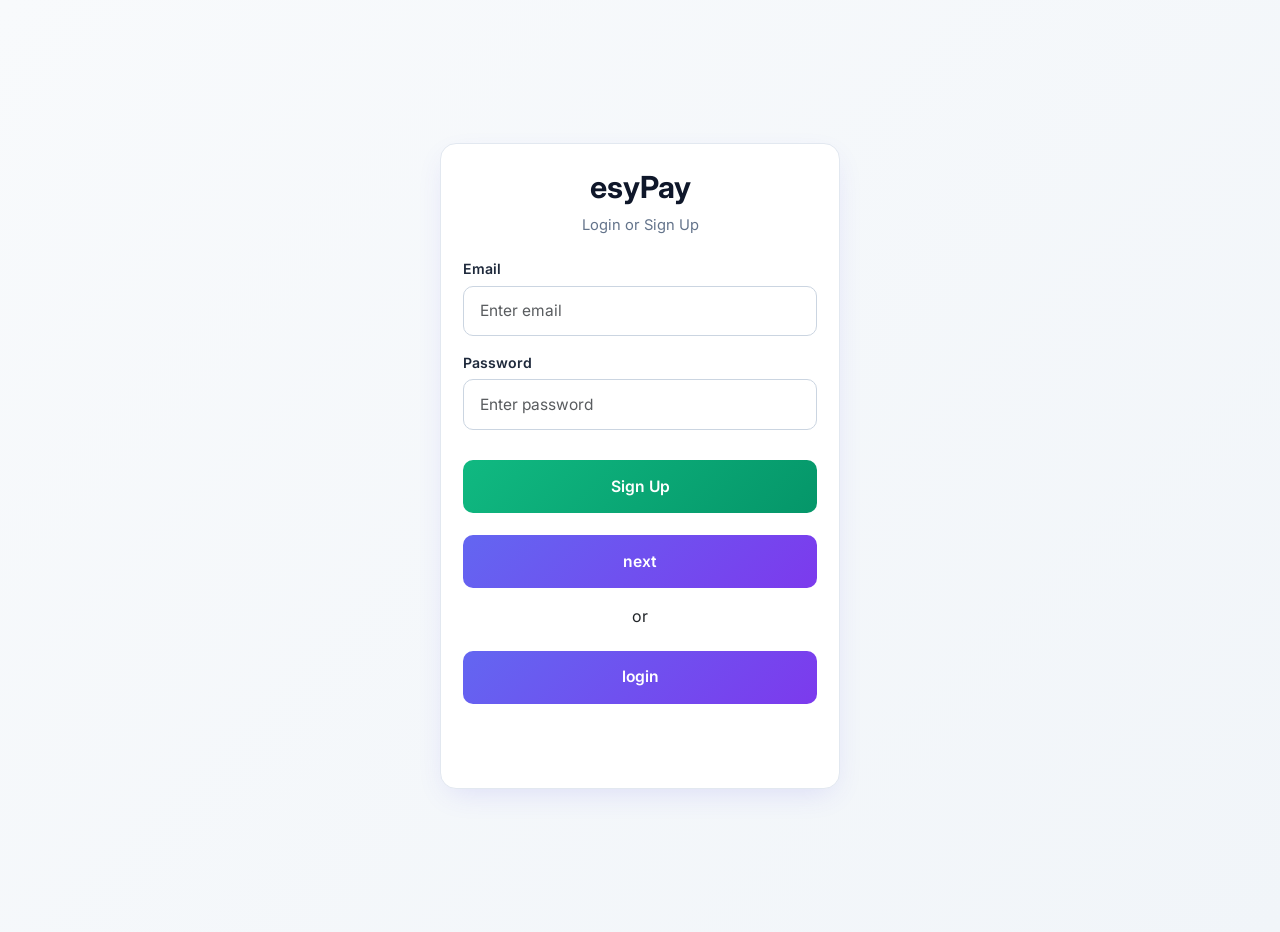
==== index.html @ 67faf7e6 "Add files via upload" ====
<!DOCTYPE html>
<html lang="en">
<head>
  <meta charset="UTF-8">
  <meta name="viewport" content="width=device-width">
  <title>esyPay</title>
  <link href="https://cdn.jsdelivr.net/npm/bootstrap@5.3.0/dist/css/bootstrap.min.css" rel="stylesheet">
  <link href="https://fonts.googleapis.com/css2?family=Poppins:wght@300;400;600&display=swap" rel="stylesheet">
  <link rel="stylesheet" href="login.css">
  <link rel="preconnect" href="https://fonts.googleapis.com"> 
  <link rel="preconnect" href="https://fonts.gstatic.com" crossorigin>
  <link href="https://fonts.googleapis.com/css2?family=Inter:wght@400;500;600;700&family=Poppins:wght@300;400;500;600;700&display=swap" rel="stylesheet">
</head>
<body>
  <div class="container d-flex justify-content-center align-items-center vh-100">
    <div class="login-card">
      <div class="card-header-custom text-center">
        <h2 style="view-transition-name: esypay-title;">esyPay</h2>
        <p>Login or Sign Up</p>
      </div>

      <div class="card-body-custom">
        <div class="mb-3">
          <label for="username" class="form-label">Email</label>
          <input type="email" id="username" class="form-control" placeholder="Enter email">
        </div>
        <div class="mb-3">
          <label for="password" class="form-label">Password</label>
          <input type="password" id="password" class="form-control" placeholder="Enter password">
        </div>
        
        <button class="signinButton" onclick="signup()">Sign Up</button>
        <button class="loginButton" onclick="next()">next</button>
        <p class="text-center mt-2 mb-2">or</p>
        <button class="loginButton" onclick="loginpage()">login</button>

        <p id="error" class="error-text text-center mt-3"></p>
      </div>
    </div>
  </div>

  <script src="login.js"></script>
  <script src="transitions.js"></script>
</body>
</html>
---- login.css ----
* { margin:0; padding:0; box-sizing:border-box; }

body {
  font-family: 'Inter', system-ui, sans-serif;
  background: linear-gradient(135deg, #f8fafc 0%, #f1f5f9 100%);
  min-height: 100vh;
  display: flex;
  justify-content: center;
  align-items: center;
  padding: 1rem;
}

.login-card {
  background: white;
  border-radius: 16px;
  box-shadow: 0 10px 30px -8px rgba(79,70,229,0.15);
  border: 1px solid #e2e8f0;
  width: 100%;
  max-width: 400px;
  padding: 1.6rem 1.4rem;
  transition: transform 0.24s ease;
}

.login-card:hover {
  transform: translateY(-3px);
}

.card-header-custom {
  text-align: center;
  margin-bottom: 1.4rem;
}

.card-header-custom h2 {
  font-size: 1.9rem;
  font-weight: 700;
  color: #0f172a;
}

.card-header-custom p {
  color: #64748b;
  font-size: 0.92rem;
  margin-top: 0.3rem;
}

.form-label {
  font-size: 0.88rem;
  font-weight: 600;
  color: #1e293b;
  margin-bottom: 0.4rem;
  display: block;
}

.form-control {
  width: 100%;
  padding: 0.78rem 1rem;
  font-size: 0.97rem;
  border: 1px solid #cbd5e1;
  border-radius: 10px;
  transition: all 0.2s;
}

.form-control:focus {
  border-color: #6366f1;
  box-shadow: 0 0 0 3px rgba(99,102,241,0.14);
  outline: none;
}

.loginButton, .signinButton {
  width: 100%;
  padding: 0.92rem;
  margin: 0.9rem 0 0.5rem;
  font-size: 0.98rem;
  font-weight: 600;
  border: none;
  border-radius: 10px;
  color: white;
  cursor: pointer;
  transition: all 0.24s ease;
  position: relative;
  overflow: hidden;
}

.loginButton::before, .signinButton::before {
  content: '';
  position: absolute;
  inset: 0;
  background: linear-gradient(90deg, transparent, rgba(255,255,255,0.25), transparent);
  transform: translateX(-100%);
  transition: transform 0.6s;
}

.loginButton:hover::before, .signinButton:hover::before {
  transform: translateX(100%);
}

.loginButton:hover, .signinButton:hover {
  transform: translateY(-2px);
  box-shadow: 0 8px 20px -6px rgba(99,102,241,0.3);
}

.signinButton {
  background: linear-gradient(135deg, #10b981 0%, #059669 100%);
}

.loginButton {
  background: linear-gradient(135deg, #6366f1 0%, #7c3aed 100%);
}

.error-text {
  color: #ef4444;
  font-size: 0.88rem;
  text-align: center;
  margin-top: 0.8rem;
  min-height: 1.2rem;
}

@media (max-width: 480px) {
  .login-card {
    padding: 1.4rem 1.2rem;
  }
}
/* === SMOOTH PAGE TRANSITIONS (View Transitions API) === */
@view-transition {
  navigation: auto;
}

::view-transition-old(root),
::view-transition-new(root) {
  animation-duration: 0.48s;
  animation-timing-function: ease-in-out;
}

::view-transition-old(root) {
  animation-name: page-out;
}

::view-transition-new(root) {
  animation-name: page-in;
}

@keyframes page-out {
  from { opacity: 1; transform: scale(1.00); }
  to   { opacity: 0; transform: scale(0.96); }
}

@keyframes page-in {
  from { opacity: 0; transform: scale(1.04); }
  to   { opacity: 1; transform: scale(1.00); }
}
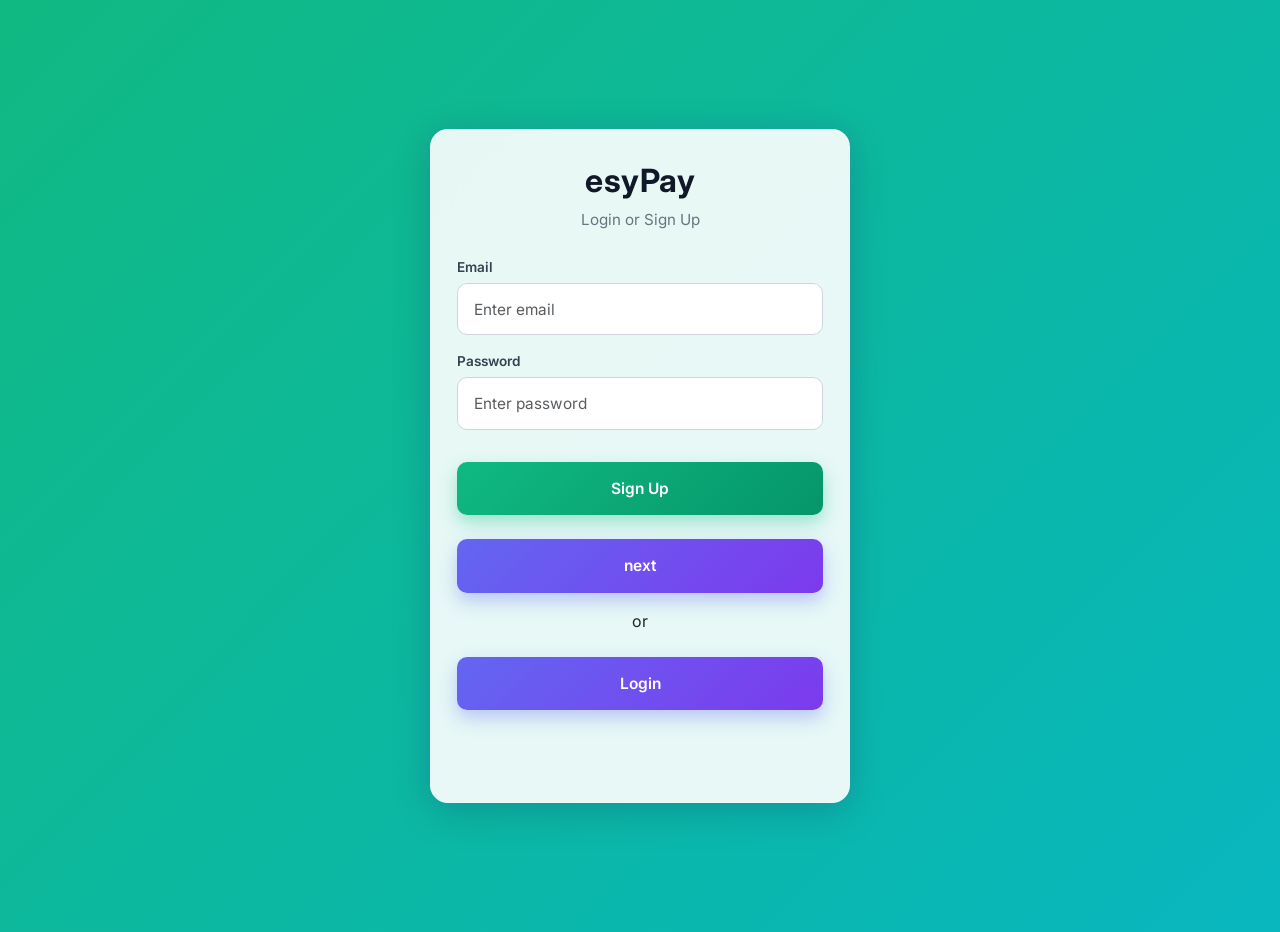
==== commit b1910fe0: "Add files via upload" ====
--- a/index.html
+++ b/index.html
@@ -12,6 +12,36 @@
   <link href="https://fonts.googleapis.com/css2?family=Inter:wght@400;500;600;700&family=Poppins:wght@300;400;500;600;700&display=swap" rel="stylesheet">
 </head>
 <body>
+<div id="splash" style="position: fixed;inset: 0;background: linear-gradient(-45deg, #6366f1, #7c3aed, #06b6d4, #10b981);background-size: 400% 400%;animation: bgMove 12s ease infinite;display: flex;flex-direction: column;
+  justify-content: center;
+  align-items: center;
+  color: white;
+  z-index: 9999;
+  transition: opacity 0.9s ease-out;
+  opacity: 1;
+">     
+  <div style="
+    font-size: 5.5rem;
+    font-weight: 800;
+    letter-spacing: -2px;
+    text-shadow: 0 8px 32px rgba(0,0,0,0.4);
+    view-transition-name: esypay-title;
+  ">esyPay</div>
+  <div style="margin-top:1rem; font-size:1.3rem; opacity:0.9;">
+    Convert • Pay • Instantly
+  </div>
+</div>
+
+<script>
+setTimeout(() => {
+  const splash = document.getElementById('splash');
+  splash.style.opacity = '0';
+  
+  setTimeout(() => {
+    splash.style.display = 'none';
+  }, 950);   
+}, 1400);    
+</script>
   <div class="container d-flex justify-content-center align-items-center vh-100">
     <div class="login-card">
       <div class="card-header-custom text-center">
@@ -32,8 +62,7 @@
         <button class="signinButton" onclick="signup()">Sign Up</button>
         <button class="loginButton" onclick="next()">next</button>
         <p class="text-center mt-2 mb-2">or</p>
-        <button class="loginButton" onclick="loginpage()">login</button>
-
+<button class="loginButton" onclick="navigateWithTransition('log.html')">Login</button>
         <p id="error" class="error-text text-center mt-3"></p>
       </div>
     </div>
--- a/login.css
+++ b/login.css
@@ -1,149 +1,191 @@
-* { margin:0; padding:0; box-sizing:border-box; }
-
-body {
-  font-family: 'Inter', system-ui, sans-serif;
-  background: linear-gradient(135deg, #f8fafc 0%, #f1f5f9 100%);
-  min-height: 100vh;
-  display: flex;
-  justify-content: center;
-  align-items: center;
-  padding: 1rem;
+*{
+  margin:0;
+  padding:0;
+  box-sizing:border-box;
 }
 
-.login-card {
-  background: white;
-  border-radius: 16px;
-  box-shadow: 0 10px 30px -8px rgba(79,70,229,0.15);
-  border: 1px solid #e2e8f0;
-  width: 100%;
-  max-width: 400px;
-  padding: 1.6rem 1.4rem;
-  transition: transform 0.24s ease;
+body{
+  font-family:'Inter',system-ui,sans-serif;
+  min-height:100vh;
+  display:flex;
+  justify-content:center;
+  align-items:center;
+  padding:1rem;
+
+  /* Animated gradient background */
+  background:linear-gradient(-45deg,#6366f1,#7c3aed,#06b6d4,#10b981);
+  background-size:400% 400%;
+  animation:bgMove 12s ease infinite;
 }
 
-.login-card:hover {
-  transform: translateY(-3px);
+@keyframes bgMove{
+  0%{background-position:0% 50%}
+  50%{background-position:100% 50%}
+  100%{background-position:0% 50%}
 }
 
-.card-header-custom {
-  text-align: center;
-  margin-bottom: 1.4rem;
+/* LOGIN CARD */
+
+.login-card{
+  backdrop-filter:blur(20px);
+  background:rgba(255,255,255,0.9);
+  border-radius:18px;
+  border:1px solid rgba(255,255,255,0.3);
+
+  box-shadow:
+  0 10px 40px rgba(0,0,0,0.15),
+  0 0 20px rgba(99,102,241,0.15);
+
+  width:100%;
+  max-width:420px;
+  padding:2rem 1.6rem;
+
+  transition:all .35s ease;
 }
 
-.card-header-custom h2 {
-  font-size: 1.9rem;
-  font-weight: 700;
-  color: #0f172a;
+.login-card:hover{
+  transform:translateY(-6px) scale(1.01);
+  box-shadow:
+  0 18px 50px rgba(0,0,0,0.25),
+  0 0 25px rgba(99,102,241,0.25);
 }
 
-.card-header-custom p {
-  color: #64748b;
-  font-size: 0.92rem;
-  margin-top: 0.3rem;
+/* HEADER */
+
+.card-header-custom{
+  text-align:center;
+  margin-bottom:1.6rem;
 }
 
-.form-label {
-  font-size: 0.88rem;
-  font-weight: 600;
-  color: #1e293b;
-  margin-bottom: 0.4rem;
-  display: block;
+.card-header-custom h2{
+  font-size:2rem;
+  font-weight:700;
+  color:#111827;
+  letter-spacing:.5px;
 }
 
-.form-control {
-  width: 100%;
-  padding: 0.78rem 1rem;
-  font-size: 0.97rem;
-  border: 1px solid #cbd5e1;
-  border-radius: 10px;
-  transition: all 0.2s;
+.card-header-custom p{
+  color:#6b7280;
+  font-size:.95rem;
+  margin-top:.3rem;
 }
 
-.form-control:focus {
-  border-color: #6366f1;
-  box-shadow: 0 0 0 3px rgba(99,102,241,0.14);
-  outline: none;
+/* INPUTS */
+
+.form-label{
+  font-size:.85rem;
+  font-weight:600;
+  color:#374151;
+  margin-bottom:.35rem;
+  display:block;
 }
 
-.loginButton, .signinButton {
-  width: 100%;
-  padding: 0.92rem;
-  margin: 0.9rem 0 0.5rem;
-  font-size: 0.98rem;
-  font-weight: 600;
-  border: none;
-  border-radius: 10px;
-  color: white;
-  cursor: pointer;
-  transition: all 0.24s ease;
-  position: relative;
-  overflow: hidden;
+.form-control{
+  width:100%;
+  padding:.85rem 1rem;
+  font-size:.96rem;
+  border-radius:10px;
+  border:1px solid #d1d5db;
+  background:white;
+
+  transition:all .25s ease;
 }
 
-.loginButton::before, .signinButton::before {
-  content: '';
-  position: absolute;
-  inset: 0;
-  background: linear-gradient(90deg, transparent, rgba(255,255,255,0.25), transparent);
-  transform: translateX(-100%);
-  transition: transform 0.6s;
+.form-control:focus{
+  border-color:#6366f1;
+  box-shadow:
+  0 0 0 3px rgba(99,102,241,.18),
+  0 5px 15px rgba(99,102,241,.1);
+
+  transform:scale(1.02);
+  outline:none;
 }
 
-.loginButton:hover::before, .signinButton:hover::before {
-  transform: translateX(100%);
+/* BUTTONS */
+
+.loginButton,.signinButton{
+  width:100%;
+  padding:.95rem;
+  margin:1rem 0 .5rem;
+  font-size:.97rem;
+  font-weight:600;
+  border:none;
+  border-radius:10px;
+  color:white;
+  cursor:pointer;
+  position:relative;
+  overflow:hidden;
+
+  transition:all .3s ease;
 }
 
-.loginButton:hover, .signinButton:hover {
-  transform: translateY(-2px);
-  box-shadow: 0 8px 20px -6px rgba(99,102,241,0.3);
+/* glow effect */
+
+.loginButton{
+  background:linear-gradient(135deg,#6366f1,#7c3aed);
+  box-shadow:0 8px 18px rgba(99,102,241,.35);
 }
 
-.signinButton {
-  background: linear-gradient(135deg, #10b981 0%, #059669 100%);
+.signinButton{
+  background:linear-gradient(135deg,#10b981,#059669);
+  box-shadow:0 8px 18px rgba(16,185,129,.35);
 }
 
-.loginButton {
-  background: linear-gradient(135deg, #6366f1 0%, #7c3aed 100%);
+.loginButton:hover,
+.signinButton:hover{
+  transform:translateY(-3px) scale(1.02);
+  box-shadow:0 12px 28px rgba(0,0,0,.25);
 }
 
-.error-text {
-  color: #ef4444;
-  font-size: 0.88rem;
-  text-align: center;
-  margin-top: 0.8rem;
-  min-height: 1.2rem;
+/* shine animation */
+
+.loginButton::before,
+.signinButton::before{
+  content:'';
+  position:absolute;
+  top:0;
+  left:-100%;
+  width:100%;
+  height:100%;
+  background:linear-gradient(
+  120deg,
+  transparent,
+  rgba(255,255,255,.4),
+  transparent
+  );
 }
 
-@media (max-width: 480px) {
-  .login-card {
-    padding: 1.4rem 1.2rem;
+.loginButton:hover::before,
+.signinButton:hover::before{
+  animation:shine 1.2s;
+}
+
+@keyframes shine{
+  100%{
+    left:120%;
   }
 }
-/* === SMOOTH PAGE TRANSITIONS (View Transitions API) === */
-@view-transition {
-  navigation: auto;
+
+/* ERROR */
+
+.error-text{
+  color:#ef4444;
+  font-size:.88rem;
+  text-align:center;
+  margin-top:.7rem;
+  min-height:1.2rem;
 }
 
-::view-transition-old(root),
-::view-transition-new(root) {
-  animation-duration: 0.48s;
-  animation-timing-function: ease-in-out;
+/* MOBILE */
+
+@media(max-width:480px){
+
+.login-card{
+  padding:1.7rem 1.3rem;
 }
 
-::view-transition-old(root) {
-  animation-name: page-out;
+.card-header-custom h2{
+  font-size:1.7rem;
 }
 
-::view-transition-new(root) {
-  animation-name: page-in;
-}
-
-@keyframes page-out {
-  from { opacity: 1; transform: scale(1.00); }
-  to   { opacity: 0; transform: scale(0.96); }
-}
-
-@keyframes page-in {
-  from { opacity: 0; transform: scale(1.04); }
-  to   { opacity: 1; transform: scale(1.00); }
 }
